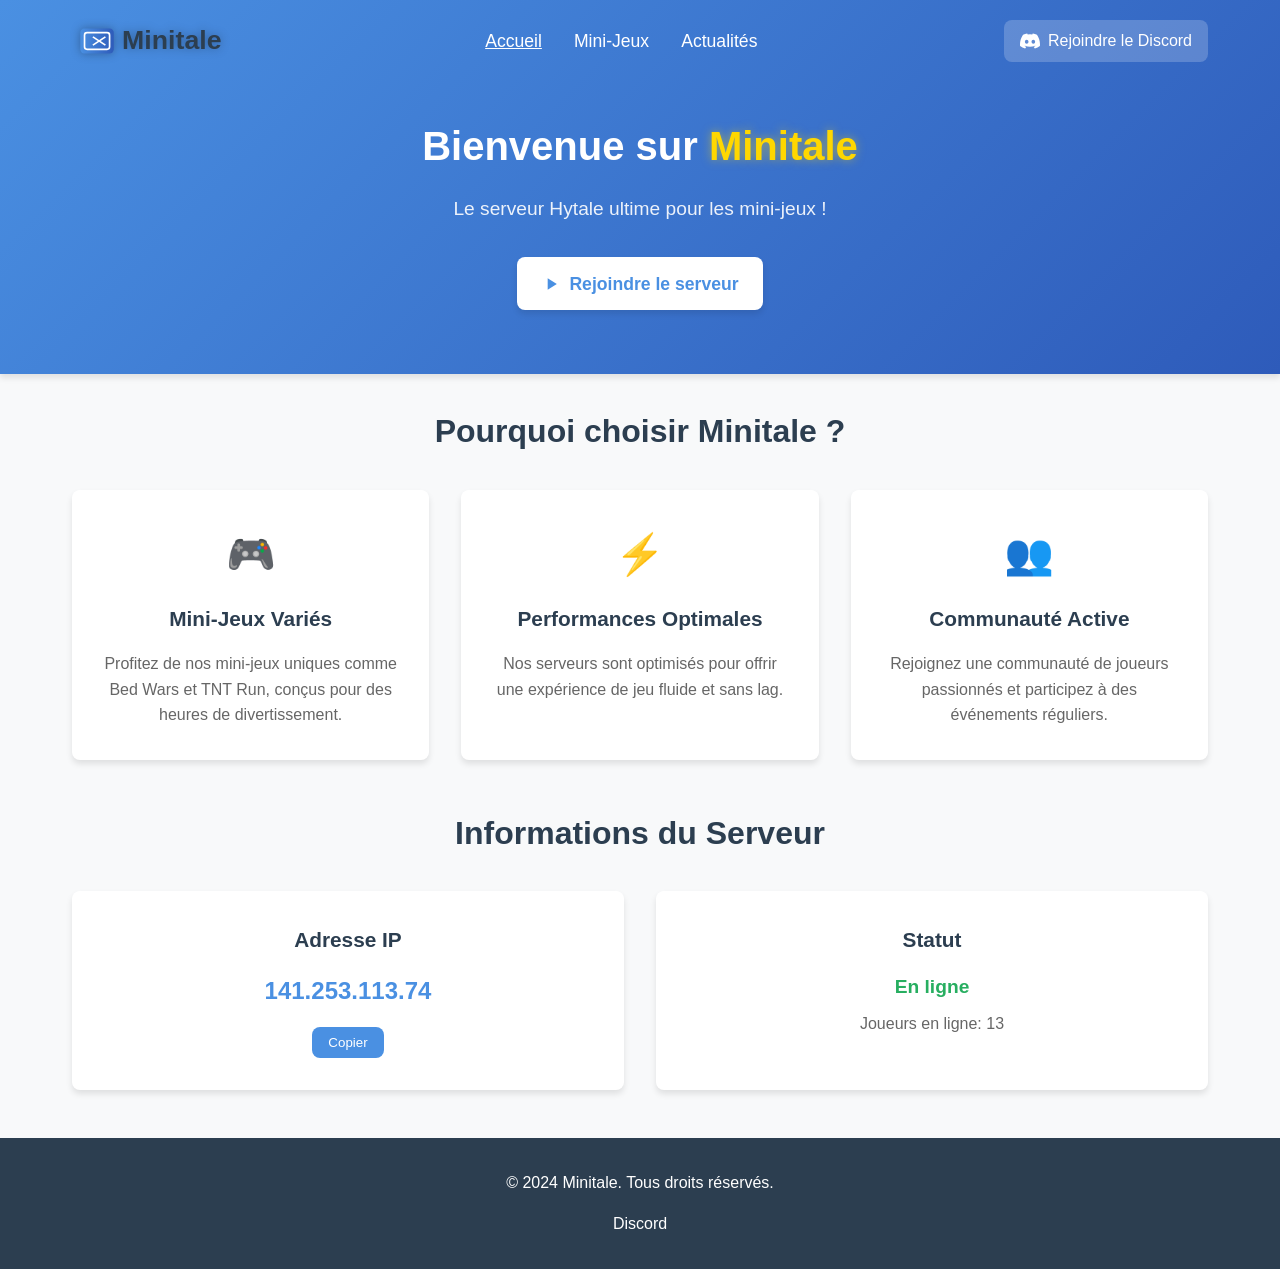
==== index.html @ fb7ef67d "Initial commit - Site Minitale avec SEO optimisé" ====
<!DOCTYPE html>
<html lang="fr">
<head>
    <meta charset="UTF-8">
    <meta name="viewport" content="width=device-width, initial-scale=1.0">
    <meta name="description" content="Minitale est un serveur Hytale dédié aux mini-jeux comme Bed Wars et TNT Run. Rejoignez une communauté active et amusez-vous avec des jeux rapides et intenses !">
    <meta name="keywords" content="Hytale, serveur Hytale, mini-jeux, Bed Wars, TNT Run, jeu Minecraft, serveur gaming, Minitale">
    <meta name="author" content="Minitale">
    <meta name="robots" content="index, follow">
    <meta property="og:title" content="Minitale | Serveur Hytale Mini-Jeux">
    <meta property="og:description" content="Découvrez Minitale, le serveur Hytale ultime pour les mini-jeux comme Bed Wars et TNT Run. Rejoignez-nous dès maintenant !">
    <meta property="og:type" content="website">
    <meta property="og:url" content="https://minitale.fr">
    <meta property="og:image" content="https://minitale.fr/assets/logo.svg">
    <meta property="og:site_name" content="Minitale">
    <meta name="twitter:card" content="summary_large_image">
    <meta name="twitter:title" content="Minitale | Serveur Hytale Mini-Jeux">
    <meta name="twitter:description" content="Serveur Hytale dédié aux mini-jeux : Bed Wars, TNT Run et plus encore !">
    <meta name="twitter:image" content="https://minitale.fr/assets/logo.svg">
    <meta name="twitter:site" content="@Minitale">
    <link rel="canonical" href="https://minitale.fr">
    <link rel="icon" type="image/svg+xml" href="assets/logo.svg">
    <link rel="icon" type="image/x-icon" href="favicon.ico">
    <link rel="apple-touch-icon" href="assets/logo.svg">
    <title>Minitale | Serveur Hytale Mini-Jeux</title>
    <link rel="stylesheet" href="css/styles.css">
    <script type="application/ld+json">
    {
        "@context": "https://schema.org",
        "@type": "WebSite",
        "name": "Minitale",
        "url": "https://minitale.fr",
        "description": "Serveur Hytale dédié aux mini-jeux comme Bed Wars et TNT Run",
        "potentialAction": {
            "@type": "SearchAction",
            "target": "https://minitale.fr?search={search_term_string}",
            "query-input": "required name=search_term_string"
        }
    }
    </script>
    <script type="application/ld+json">
    {
        "@context": "https://schema.org",
        "@type": "GameServer",
        "name": "Minitale",
        "description": "Serveur Hytale avec mini-jeux Bed Wars et TNT Run",
        "url": "https://minitale.fr",
        "address": {
            "@type": "PostalAddress",
            "address": "141.253.113.74"
        },
        "game": {
            "@type": "VideoGame",
            "name": "Hytale"
        },
        "playersOnline": 0,
        "maxPlayers": 50
    }
    </script>
</head>
<body>
    <header>
        <nav>
            <div class="logo-container">
                <img src="assets/logo.svg" alt="Logo Minitale - Serveur Hytale Mini-Jeux" class="logo">
            </div>
            <ul class="nav-links">
                <li><a href="index.html" class="active">Accueil</a></li>
                <li><a href="games.html">Mini-Jeux</a></li>
                <li><a href="blog.html">Actualités</a></li>
            </ul>
            <a href="https://discord.gg/vPbszNCjtd" class="discord-button" target="_blank">
                <svg class="discord-icon" viewBox="0 0 24 24" fill="currentColor">
                    <path d="M20.317 4.37a19.791 19.791 0 0 0-4.885-1.515.074.074 0 0 0-.079.037c-.21.375-.444.864-.608 1.25a18.27 18.27 0 0 0-5.487 0 12.64 12.64 0 0 0-.617-1.25.077.077 0 0 0-.079-.037A19.736 19.736 0 0 0 3.677 4.37a.07.07 0 0 0-.032.027C.533 9.046-.32 13.58.099 18.057a.082.082 0 0 0 .031.057 19.9 19.9 0 0 0 5.993 3.03.078.078 0 0 0 .084-.028 14.09 14.09 0 0 0 1.226-1.994.076.076 0 0 0-.041-.106 13.107 13.107 0 0 1-1.872-.892.077.077 0 0 1-.008-.128 10.2 10.2 0 0 0 .372-.292.074.074 0 0 1 .077-.01c3.928 1.793 8.18 1.793 12.062 0a.074.074 0 0 1 .078.01c.12.098.246.198.373.292a.077.077 0 0 1-.006.127 12.299 12.299 0 0 1-1.873.892.077.077 0 0 0-.041.107c.36.698.772 1.362 1.225 1.993a.076.076 0 0 0 .084.028 19.839 19.839 0 0 0 6.002-3.03.077.077 0 0 0 .032-.054c.5-5.177-.838-9.674-3.549-13.66a.061.061 0 0 0-.031-.03zM8.02 15.33c-1.183 0-2.157-1.085-2.157-2.419 0-1.333.956-2.419 2.157-2.419 1.21 0 2.176 1.096 2.157 2.42 0 1.333-.956 2.418-2.157 2.418zm7.975 0c-1.183 0-2.157-1.085-2.157-2.419 0-1.333.955-2.419 2.157-2.419 1.21 0 2.176 1.096 2.157 2.42 0 1.333-.946 2.418-2.157 2.418z"/>
                </svg>
                Rejoindre le Discord
            </a>
        </nav>
        <div class="hero">
            <h1>Bienvenue sur <span class="highlight">Minitale</span></h1>
            <p class="subtitle">Le serveur Hytale ultime pour les mini-jeux !</p>
            <a href="hytale://141.253.113.74" class="join-button">
                <svg class="play-icon" viewBox="0 0 24 24" fill="currentColor">
                    <path d="M8 5v14l11-7z"/>
                </svg>
                Rejoindre le serveur
            </a>
        </div>
    </header>

    <main>
        <section class="features">
            <h2>Pourquoi choisir Minitale ?</h2>
            <div class="feature-grid">
                <div class="feature-card">
                    <div class="feature-icon">🎮</div>
                    <h3>Mini-Jeux Variés</h3>
                    <p>Profitez de nos mini-jeux uniques comme Bed Wars et TNT Run, conçus pour des heures de divertissement.</p>
                </div>
                <div class="feature-card">
                    <div class="feature-icon">⚡</div>
                    <h3>Performances Optimales</h3>
                    <p>Nos serveurs sont optimisés pour offrir une expérience de jeu fluide et sans lag.</p>
                </div>
                <div class="feature-card">
                    <div class="feature-icon">👥</div>
                    <h3>Communauté Active</h3>
                    <p>Rejoignez une communauté de joueurs passionnés et participez à des événements réguliers.</p>
                </div>
            </div>
        </section>

        <section class="server-info">
            <h2>Informations du Serveur</h2>
            <div class="info-grid">
                <div class="info-card">
                    <h3>Adresse IP</h3>
                    <p class="ip-address">141.253.113.74</p>
                    <button class="copy-button" onclick="copyIP()">Copier</button>
                </div>
                <div class="info-card">
                    <h3>Statut</h3>
                    <p class="status">En ligne</p>
                    <p class="players">Joueurs en ligne: <span id="player-count">0</span></p>
                </div>
            </div>
        </section>
    </main>

    <footer>
        <p>© 2024 Minitale. Tous droits réservés.</p>
        <div class="footer-links">
            <a href="https://discord.gg/vPbszNCjtd" target="_blank">Discord</a>
        </div>
    </footer>

    <script src="js/main.js"></script>
</body>
</html>
---- css/styles.css ----
/* Reset et variables CSS */
:root {
    --primary-color: #4A90E2;
    --primary-dark: #2E5BBA;
    --secondary-color: #2C3E50;
    --background-color: #F8F9FA;
    --card-background: #FFFFFF;
    --text-color: #333333;
    --text-light: #666666;
    --accent-color: #E74C3C;
    --success-color: #27AE60;
    --border-radius: 8px;
    --box-shadow: 0 4px 6px rgba(0, 0, 0, 0.1);
    --transition: all 0.3s ease;
}

* {
    margin: 0;
    padding: 0;
    box-sizing: border-box;
}

body {
    font-family: 'Segoe UI', Tahoma, Geneva, Verdana, sans-serif;
    background-color: var(--background-color);
    color: var(--text-color);
    line-height: 1.6;
}

/* Header et Navigation */
header {
    background: linear-gradient(135deg, var(--primary-color), var(--primary-dark));
    color: white;
    padding: 1rem 0;
    box-shadow: var(--box-shadow);
}

nav {
    max-width: 1200px;
    margin: 0 auto;
    display: flex;
    justify-content: space-between;
    align-items: center;
    padding: 0 2rem;
}

.logo-container {
    display: flex;
    align-items: center;
}

.logo {
    height: 50px;
    filter: drop-shadow(0 0 5px rgba(0, 0, 0, 0.3));
}

.nav-links {
    display: flex;
    list-style: none;
    gap: 2rem;
}

.nav-links a {
    color: white;
    text-decoration: none;
    font-weight: 500;
    font-size: 1.1rem;
    transition: var(--transition);
    position: relative;
}

.nav-links a:hover {
    color: #f0f0f0;
}

.nav-links a.active {
    color: white;
    text-decoration: underline;
}

.nav-links a::after {
    content: '';
    position: absolute;
    bottom: -5px;
    left: 0;
    width: 0;
    height: 2px;
    background-color: white;
    transition: var(--transition);
}

.nav-links a:hover::after {
    width: 100%;
}

.discord-button {
    display: flex;
    align-items: center;
    gap: 0.5rem;
    background-color: rgba(255, 255, 255, 0.2);
    color: white;
    padding: 0.5rem 1rem;
    border-radius: var(--border-radius);
    text-decoration: none;
    font-weight: 500;
    transition: var(--transition);
}

.discord-button:hover {
    background-color: rgba(255, 255, 255, 0.3);
}

.discord-icon {
    width: 20px;
    height: 20px;
}

/* Hero Section */
.hero {
    text-align: center;
    padding: 3rem 2rem;
    max-width: 1200px;
    margin: 0 auto;
}

.hero h1 {
    font-size: 2.5rem;
    margin-bottom: 1rem;
    color: white;
}

.hero .highlight {
    color: #FFD700;
    text-shadow: 0 0 10px rgba(255, 215, 0, 0.5);
}

.hero .subtitle {
    font-size: 1.2rem;
    margin-bottom: 2rem;
    color: rgba(255, 255, 255, 0.9);
}

.join-button {
    display: inline-flex;
    align-items: center;
    gap: 0.5rem;
    background-color: white;
    color: var(--primary-color);
    padding: 0.8rem 1.5rem;
    border-radius: var(--border-radius);
    text-decoration: none;
    font-weight: 600;
    font-size: 1.1rem;
    transition: var(--transition);
    box-shadow: var(--box-shadow);
}

.join-button:hover {
    transform: translateY(-2px);
    box-shadow: 0 6px 12px rgba(0, 0, 0, 0.15);
}

.play-icon {
    width: 20px;
    height: 20px;
}

/* Main Content */
main {
    max-width: 1200px;
    margin: 2rem auto;
    padding: 0 2rem;
}

section {
    margin-bottom: 3rem;
}

/* Features Section */
.features {
    text-align: center;
}

.features h2 {
    font-size: 2rem;
    margin-bottom: 2rem;
    color: var(--secondary-color);
}

.feature-grid {
    display: grid;
    grid-template-columns: repeat(auto-fit, minmax(300px, 1fr));
    gap: 2rem;
    margin-top: 2rem;
}

.feature-card {
    background-color: var(--card-background);
    padding: 2rem;
    border-radius: var(--border-radius);
    box-shadow: var(--box-shadow);
    transition: var(--transition);
    text-align: center;
}

.feature-card:hover {
    transform: translateY(-5px);
    box-shadow: 0 8px 15px rgba(0, 0, 0, 0.1);
}

.feature-icon {
    font-size: 2.5rem;
    margin-bottom: 1rem;
    color: var(--primary-color);
}

.feature-card h3 {
    font-size: 1.3rem;
    margin-bottom: 1rem;
    color: var(--secondary-color);
}

.feature-card p {
    color: var(--text-light);
}

/* Server Info Section */
.server-info h2 {
    text-align: center;
    font-size: 2rem;
    margin-bottom: 2rem;
    color: var(--secondary-color);
}

.info-grid {
    display: grid;
    grid-template-columns: repeat(auto-fit, minmax(250px, 1fr));
    gap: 2rem;
}

.info-card {
    background-color: var(--card-background);
    padding: 2rem;
    border-radius: var(--border-radius);
    box-shadow: var(--box-shadow);
    text-align: center;
}

.info-card h3 {
    font-size: 1.3rem;
    margin-bottom: 1rem;
    color: var(--secondary-color);
}

.ip-address {
    font-size: 1.5rem;
    font-weight: bold;
    color: var(--primary-color);
    margin: 1rem 0;
    word-break: break-all;
}

.copy-button {
    background-color: var(--primary-color);
    color: white;
    border: none;
    padding: 0.5rem 1rem;
    border-radius: var(--border-radius);
    cursor: pointer;
    font-weight: 500;
    transition: var(--transition);
}

.copy-button:hover {
    background-color: var(--primary-dark);
}

.status {
    font-size: 1.2rem;
    font-weight: bold;
    color: var(--success-color);
    margin: 0.5rem 0;
}

.players {
    color: var(--text-light);
    margin: 0.5rem 0;
}

/* Games Page */
.page-header {
    text-align: center;
    margin-bottom: 3rem;
}

.page-header h1 {
    font-size: 2.5rem;
    margin-bottom: 1rem;
    color: var(--secondary-color);
}

.page-header p {
    font-size: 1.2rem;
    color: var(--text-light);
}

.games-list {
    display: grid;
    grid-template-columns: repeat(auto-fit, minmax(400px, 1fr));
    gap: 2rem;
}

.game-card {
    background-color: var(--card-background);
    padding: 2rem;
    border-radius: var(--border-radius);
    box-shadow: var(--box-shadow);
    transition: var(--transition);
    text-align: center;
}

.game-card:hover {
    transform: translateY(-5px);
    box-shadow: 0 8px 15px rgba(0, 0, 0, 0.1);
}

.game-icon {
    font-size: 3rem;
    margin-bottom: 1rem;
}

.game-icon.bedwars {
    color: #E74C3C;
}

.game-icon.tntrun {
    color: #F39C12;
}

.game-card h2 {
    font-size: 1.8rem;
    margin-bottom: 1rem;
    color: var(--secondary-color);
}

.game-description {
    color: var(--text-light);
    margin-bottom: 1.5rem;
    text-align: left;
}

.game-stats {
    display: flex;
    justify-content: center;
    gap: 1.5rem;
    margin-bottom: 1.5rem;
}

.stat {
    color: var(--text-light);
    font-size: 0.9rem;
}

.play-button {
    display: inline-flex;
    align-items: center;
    gap: 0.5rem;
    background-color: var(--primary-color);
    color: white;
    padding: 0.8rem 1.5rem;
    border-radius: var(--border-radius);
    text-decoration: none;
    font-weight: 600;
    transition: var(--transition);
}

.play-button:hover {
    background-color: var(--primary-dark);
}

/* Coming Soon Section */
.coming-soon {
    text-align: center;
    padding: 2rem;
    background-color: var(--card-background);
    border-radius: var(--border-radius);
    box-shadow: var(--box-shadow);
}

.coming-soon h2 {
    font-size: 1.8rem;
    margin-bottom: 1rem;
    color: var(--secondary-color);
}

.coming-soon p {
    color: var(--text-light);
}

/* Blog Page */
.blog-posts {
    display: flex;
    flex-direction: column;
    gap: 2rem;
}

.blog-post {
    background-color: var(--card-background);
    padding: 2rem;
    border-radius: var(--border-radius);
    box-shadow: var(--box-shadow);
    transition: var(--transition);
}

.blog-post:hover {
    transform: translateY(-3px);
    box-shadow: 0 6px 12px rgba(0, 0, 0, 0.1);
}

.post-header {
    margin-bottom: 1rem;
    border-bottom: 1px solid #eee;
    padding-bottom: 1rem;
}

.post-header h2 {
    font-size: 1.5rem;
    color: var(--secondary-color);
    margin-bottom: 0.5rem;
}

.post-date {
    color: var(--text-light);
    font-size: 0.9rem;
}

.post-content {
    color: var(--text-light);
    margin-bottom: 1rem;
    line-height: 1.8;
}

.post-content a {
    color: var(--primary-color);
    text-decoration: none;
}

.post-content a:hover {
    text-decoration: underline;
}

.post-footer {
    margin-top: 1.5rem;
    padding-top: 1rem;
    border-top: 1px solid #eee;
}

.post-author {
    color: var(--text-light);
    font-size: 0.9rem;
}

/* Newsletter Section */
.newsletter {
    text-align: center;
    padding: 2rem;
    background-color: var(--card-background);
    border-radius: var(--border-radius);
    box-shadow: var(--box-shadow);
}

.newsletter h2 {
    font-size: 1.8rem;
    margin-bottom: 1rem;
    color: var(--secondary-color);
}

.newsletter p {
    color: var(--text-light);
    margin-bottom: 1.5rem;
}

.discord-link {
    display: inline-flex;
    align-items: center;
    gap: 0.5rem;
    background-color: var(--primary-color);
    color: white;
    padding: 0.8rem 1.5rem;
    border-radius: var(--border-radius);
    text-decoration: none;
    font-weight: 600;
    transition: var(--transition);
}

.discord-link:hover {
    background-color: var(--primary-dark);
}

/* Footer */
footer {
    background-color: var(--secondary-color);
    color: white;
    text-align: center;
    padding: 2rem;
    margin-top: 3rem;
}

footer p {
    margin-bottom: 1rem;
}

.footer-links {
    display: flex;
    justify-content: center;
    gap: 1.5rem;
}

.footer-links a {
    color: white;
    text-decoration: none;
    transition: var(--transition);
}

.footer-links a:hover {
    color: #f0f0f0;
}

/* Responsive Design */
@media (max-width: 768px) {
    nav {
        flex-direction: column;
        gap: 1rem;
    }

    .nav-links {
        flex-wrap: wrap;
        justify-content: center;
        gap: 1rem;
    }

    .hero h1 {
        font-size: 2rem;
    }

    .hero .subtitle {
        font-size: 1rem;
    }

    .feature-grid {
        grid-template-columns: 1fr;
    }

    .games-list {
        grid-template-columns: 1fr;
    }

    .info-grid {
        grid-template-columns: 1fr;
    }
}

/* Animations */
@keyframes fadeIn {
    from {
        opacity: 0;
        transform: translateY(20px);
    }
    to {
        opacity: 1;
        transform: translateY(0);
    }
}

.feature-card,
.info-card,
.game-card,
.blog-post {
    animation: fadeIn 0.5s ease forwards;
}

/* Utility Classes */
.highlight {
    color: var(--primary-color);
    font-weight: bold;
}
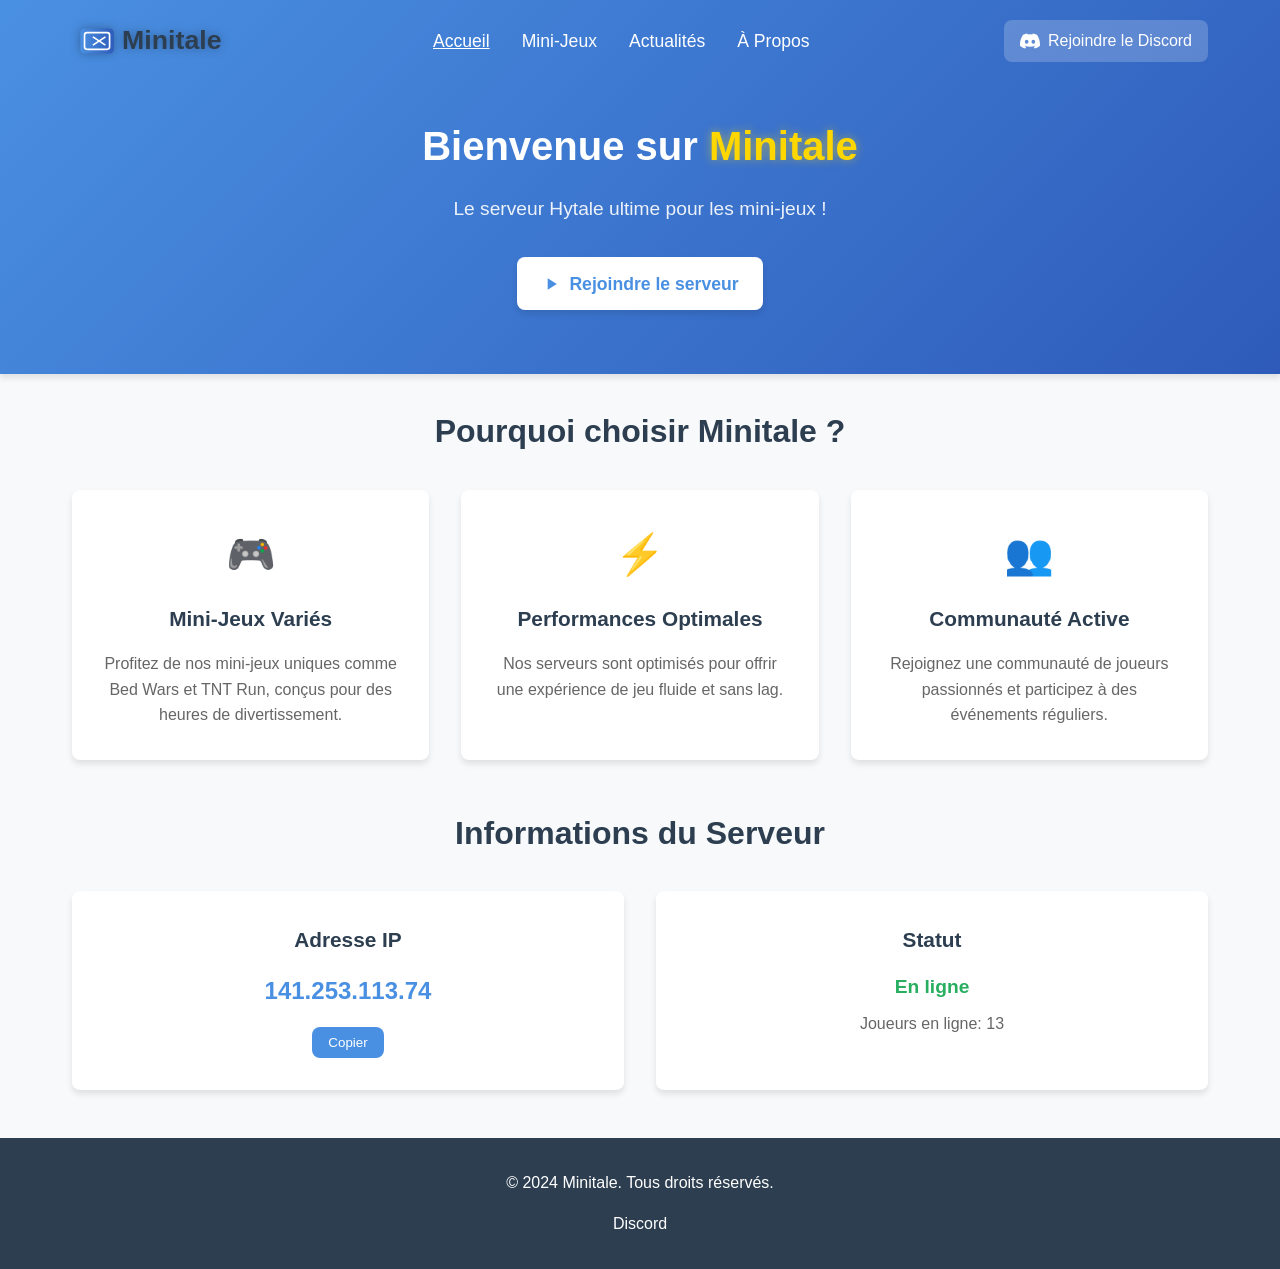
==== commit 9f9be242: "Mise à jour : nombre de joueurs (2-8), lien logo vers accueil, page À propos avec transparence IA" ====
--- a/index.html
+++ b/index.html
@@ -61,13 +61,16 @@
 <body>
     <header>
         <nav>
-            <div class="logo-container">
-                <img src="assets/logo.svg" alt="Logo Minitale - Serveur Hytale Mini-Jeux" class="logo">
-            </div>
+            <a href="index.html" class="logo-link">
+                <div class="logo-container">
+                    <img src="assets/logo.svg" alt="Logo Minitale - Serveur Hytale Mini-Jeux" class="logo">
+                </div>
+            </a>
             <ul class="nav-links">
                 <li><a href="index.html" class="active">Accueil</a></li>
                 <li><a href="games.html">Mini-Jeux</a></li>
                 <li><a href="blog.html">Actualités</a></li>
+                <li><a href="about.html">À Propos</a></li>
             </ul>
             <a href="https://discord.gg/vPbszNCjtd" class="discord-button" target="_blank">
                 <svg class="discord-icon" viewBox="0 0 24 24" fill="currentColor">
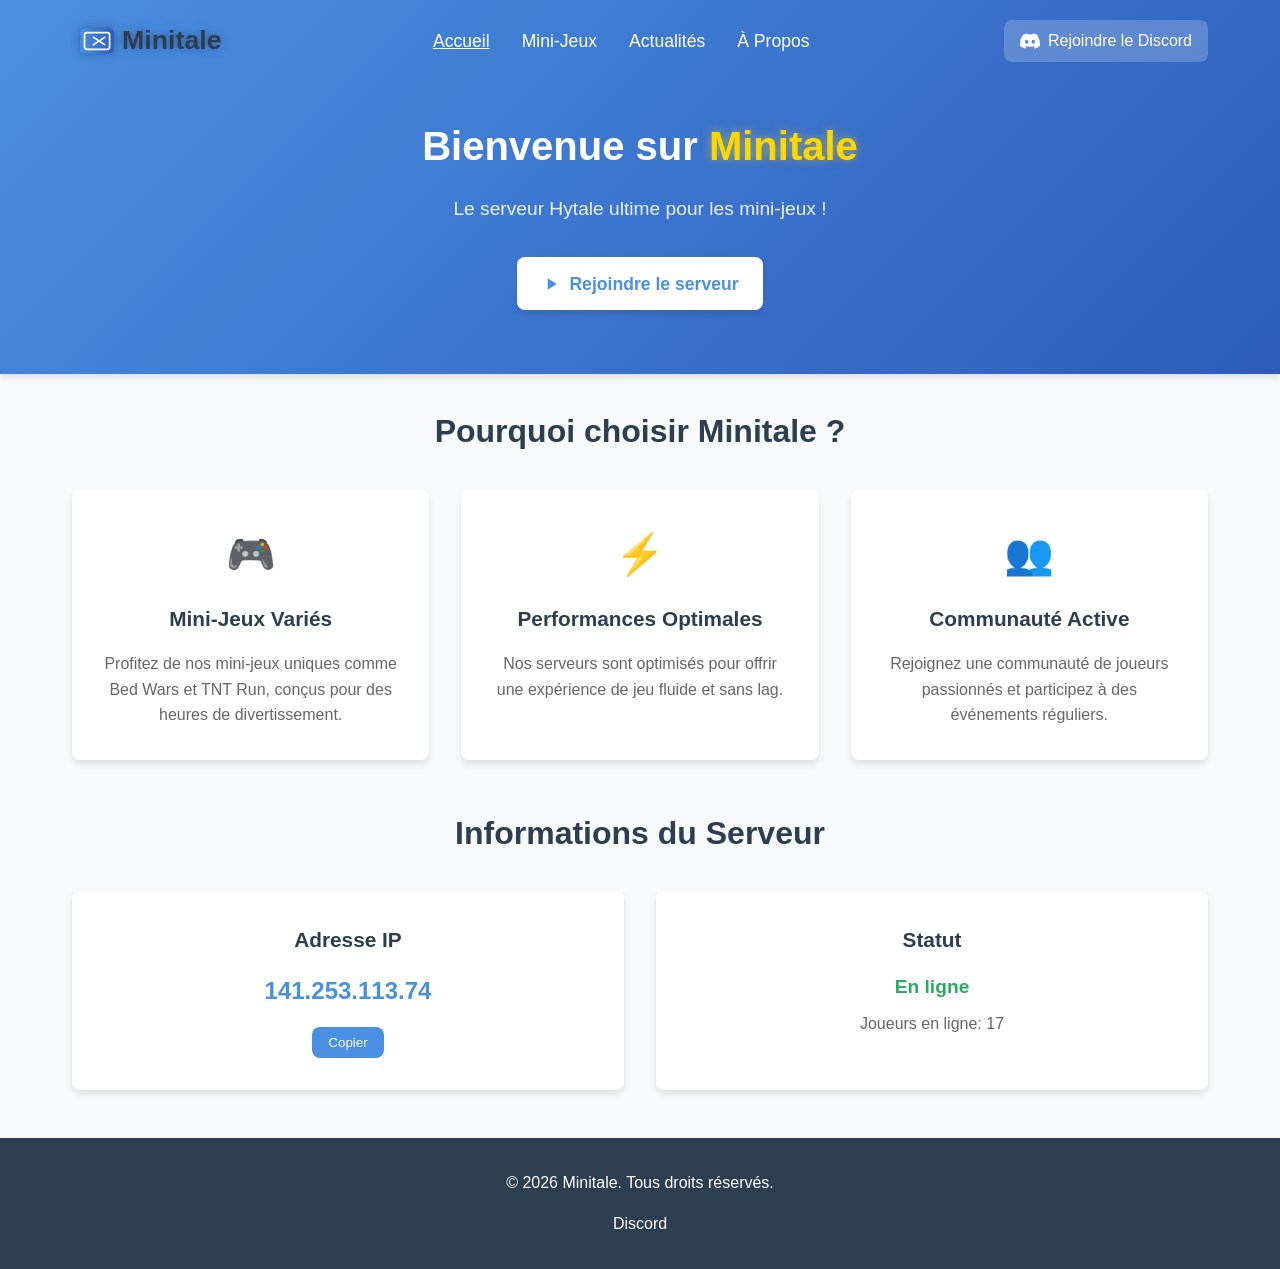
==== commit cf063714: "Mise à jour de l'année : 2024 → 2026 (footers et sitemap)" ====
--- a/index.html
+++ b/index.html
@@ -131,7 +131,7 @@
     </main>
 
     <footer>
-        <p>© 2024 Minitale. Tous droits réservés.</p>
+        <p>© 2026 Minitale. Tous droits réservés.</p>
         <div class="footer-links">
             <a href="https://discord.gg/vPbszNCjtd" target="_blank">Discord</a>
         </div>
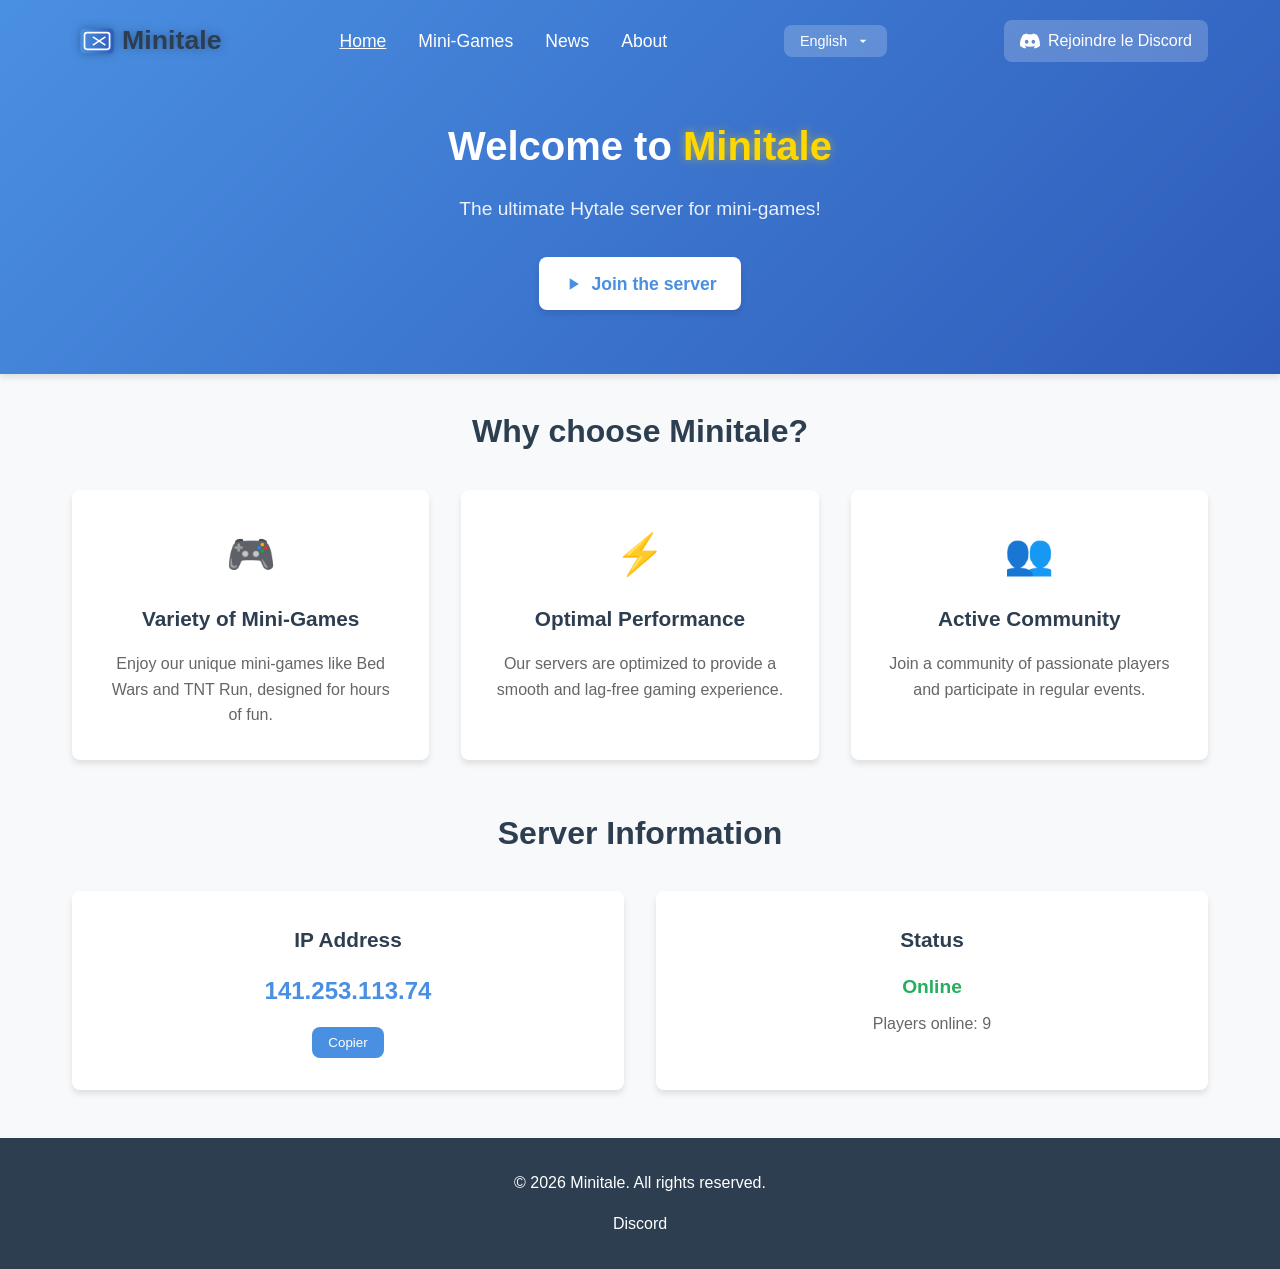
==== commit 1108ac53: "Ajout du support multilingue (FR/EN) avec détection automatique de la langue du navigateur et sélect" ====
--- a/index.html
+++ b/index.html
@@ -3,26 +3,26 @@
 <head>
     <meta charset="UTF-8">
     <meta name="viewport" content="width=device-width, initial-scale=1.0">
-    <meta name="description" content="Minitale est un serveur Hytale dédié aux mini-jeux comme Bed Wars et TNT Run. Rejoignez une communauté active et amusez-vous avec des jeux rapides et intenses !">
+    <meta name="description" content="Minitale est un serveur Hytale ddi aux mini-jeux comme Bed Wars et TNT Run. Rejoignez une communaut active et amusez-vous avec des jeux rapides et intenses !">
     <meta name="keywords" content="Hytale, serveur Hytale, mini-jeux, Bed Wars, TNT Run, jeu Minecraft, serveur gaming, Minitale">
     <meta name="author" content="Minitale">
     <meta name="robots" content="index, follow">
     <meta property="og:title" content="Minitale | Serveur Hytale Mini-Jeux">
-    <meta property="og:description" content="Découvrez Minitale, le serveur Hytale ultime pour les mini-jeux comme Bed Wars et TNT Run. Rejoignez-nous dès maintenant !">
+    <meta property="og:description" content="Dcouvrez Minitale, le serveur Hytale ultime pour les mini-jeux comme Bed Wars et TNT Run. Rejoignez-nous ds maintenant !">
     <meta property="og:type" content="website">
     <meta property="og:url" content="https://minitale.fr">
     <meta property="og:image" content="https://minitale.fr/assets/logo.svg">
     <meta property="og:site_name" content="Minitale">
     <meta name="twitter:card" content="summary_large_image">
     <meta name="twitter:title" content="Minitale | Serveur Hytale Mini-Jeux">
-    <meta name="twitter:description" content="Serveur Hytale dédié aux mini-jeux : Bed Wars, TNT Run et plus encore !">
+    <meta name="twitter:description" content="Serveur Hytale ddi aux mini-jeux : Bed Wars, TNT Run et plus encore !">
     <meta name="twitter:image" content="https://minitale.fr/assets/logo.svg">
     <meta name="twitter:site" content="@Minitale">
     <link rel="canonical" href="https://minitale.fr">
     <link rel="icon" type="image/svg+xml" href="assets/logo.svg">
     <link rel="icon" type="image/x-icon" href="favicon.ico">
     <link rel="apple-touch-icon" href="assets/logo.svg">
-    <title>Minitale | Serveur Hytale Mini-Jeux</title>
+    <title data-i18n="hero.title">Bienvenue sur Minitale</title>
     <link rel="stylesheet" href="css/styles.css">
     <script type="application/ld+json">
     {
@@ -30,7 +30,7 @@
         "@type": "WebSite",
         "name": "Minitale",
         "url": "https://minitale.fr",
-        "description": "Serveur Hytale dédié aux mini-jeux comme Bed Wars et TNT Run",
+        "description": "Serveur Hytale ddi aux mini-jeux comme Bed Wars et TNT Run",
         "potentialAction": {
             "@type": "SearchAction",
             "target": "https://minitale.fr?search={search_term_string}",
@@ -67,11 +67,23 @@
                 </div>
             </a>
             <ul class="nav-links">
-                <li><a href="index.html" class="active">Accueil</a></li>
-                <li><a href="games.html">Mini-Jeux</a></li>
-                <li><a href="blog.html">Actualités</a></li>
-                <li><a href="about.html">À Propos</a></li>
+                <li><a href="index.html" class="active" data-i18n="nav.home">Accueil</a></li>
+                <li><a href="games.html" data-i18n="nav.games">Mini-Jeux</a></li>
+                <li><a href="blog.html" data-i18n="nav.blog">Actualités</a></li>
+                <li><a href="about.html" data-i18n="nav.about">À Propos</a></li>
             </ul>
+            <div id="language-selector" class="language-selector">
+                <button class="language-button">
+                    <span class="language-button-text">Français</span>
+                    <svg class="language-dropdown-icon" viewBox="0 0 24 24" fill="currentColor" width="16" height="16">
+                        <path d="M7 10l5 5 5-5z"/>
+                    </svg>
+                </button>
+                <div class="language-dropdown">
+                    <div class="language-option" data-lang="fr">Français</div>
+                    <div class="language-option" data-lang="en">English</div>
+                </div>
+            </div>
             <a href="https://discord.gg/vPbszNCjtd" class="discord-button" target="_blank">
                 <svg class="discord-icon" viewBox="0 0 24 24" fill="currentColor">
                     <path d="M20.317 4.37a19.791 19.791 0 0 0-4.885-1.515.074.074 0 0 0-.079.037c-.21.375-.444.864-.608 1.25a18.27 18.27 0 0 0-5.487 0 12.64 12.64 0 0 0-.617-1.25.077.077 0 0 0-.079-.037A19.736 19.736 0 0 0 3.677 4.37a.07.07 0 0 0-.032.027C.533 9.046-.32 13.58.099 18.057a.082.082 0 0 0 .031.057 19.9 19.9 0 0 0 5.993 3.03.078.078 0 0 0 .084-.028 14.09 14.09 0 0 0 1.226-1.994.076.076 0 0 0-.041-.106 13.107 13.107 0 0 1-1.872-.892.077.077 0 0 1-.008-.128 10.2 10.2 0 0 0 .372-.292.074.074 0 0 1 .077-.01c3.928 1.793 8.18 1.793 12.062 0a.074.074 0 0 1 .078.01c.12.098.246.198.373.292a.077.077 0 0 1-.006.127 12.299 12.299 0 0 1-1.873.892.077.077 0 0 0-.041.107c.36.698.772 1.362 1.225 1.993a.076.076 0 0 0 .084.028 19.839 19.839 0 0 0 6.002-3.03.077.077 0 0 0 .032-.054c.5-5.177-.838-9.674-3.549-13.66a.061.061 0 0 0-.031-.03zM8.02 15.33c-1.183 0-2.157-1.085-2.157-2.419 0-1.333.956-2.419 2.157-2.419 1.21 0 2.176 1.096 2.157 2.42 0 1.333-.956 2.418-2.157 2.418zm7.975 0c-1.183 0-2.157-1.085-2.157-2.419 0-1.333.955-2.419 2.157-2.419 1.21 0 2.176 1.096 2.157 2.42 0 1.333-.946 2.418-2.157 2.418z"/>
@@ -80,63 +92,64 @@
             </a>
         </nav>
         <div class="hero">
-            <h1>Bienvenue sur <span class="highlight">Minitale</span></h1>
-            <p class="subtitle">Le serveur Hytale ultime pour les mini-jeux !</p>
+            <h1><span data-i18n="hero.title">Bienvenue sur</span> <span class="highlight" data-i18n="hero.highlight">Minitale</span></h1>
+            <p class="subtitle" data-i18n="hero.subtitle">Le serveur Hytale ultime pour les mini-jeux !</p>
             <a href="hytale://141.253.113.74" class="join-button">
                 <svg class="play-icon" viewBox="0 0 24 24" fill="currentColor">
                     <path d="M8 5v14l11-7z"/>
                 </svg>
-                Rejoindre le serveur
+                <span data-i18n="hero.joinButton">Rejoindre le serveur</span>
             </a>
         </div>
     </header>
 
     <main>
         <section class="features">
-            <h2>Pourquoi choisir Minitale ?</h2>
+            <h2 data-i18n="features.title">Pourquoi choisir Minitale ?</h2>
             <div class="feature-grid">
                 <div class="feature-card">
                     <div class="feature-icon">🎮</div>
-                    <h3>Mini-Jeux Variés</h3>
-                    <p>Profitez de nos mini-jeux uniques comme Bed Wars et TNT Run, conçus pour des heures de divertissement.</p>
+                    <h3 data-i18n="features.variedGames.title">Mini-Jeux Variés</h3>
+                    <p data-i18n="features.variedGames.description">Profitez de nos mini-jeux uniques comme Bed Wars et TNT Run, conçus pour des heures de divertissement.</p>
                 </div>
                 <div class="feature-card">
                     <div class="feature-icon">⚡</div>
-                    <h3>Performances Optimales</h3>
-                    <p>Nos serveurs sont optimisés pour offrir une expérience de jeu fluide et sans lag.</p>
+                    <h3 data-i18n="features.performance.title">Performances Optimales</h3>
+                    <p data-i18n="features.performance.description">Nos serveurs sont optimisés pour offrir une expérience de jeu fluide et sans lag.</p>
                 </div>
                 <div class="feature-card">
                     <div class="feature-icon">👥</div>
-                    <h3>Communauté Active</h3>
-                    <p>Rejoignez une communauté de joueurs passionnés et participez à des événements réguliers.</p>
+                    <h3 data-i18n="features.community.title">Communauté Active</h3>
+                    <p data-i18n="features.community.description">Rejoignez une communauté de joueurs passionnés et participez à des événements réguliers.</p>
                 </div>
             </div>
         </section>
 
         <section class="server-info">
-            <h2>Informations du Serveur</h2>
+            <h2 data-i18n="serverInfo.title">Informations du Serveur</h2>
             <div class="info-grid">
                 <div class="info-card">
-                    <h3>Adresse IP</h3>
+                    <h3 data-i18n="serverInfo.ipAddress">Adresse IP</h3>
                     <p class="ip-address">141.253.113.74</p>
-                    <button class="copy-button" onclick="copyIP()">Copier</button>
+                    <button class="copy-button" onclick="copyIP()"><span data-i18n="serverInfo.copyButton">Copier</span></button>
                 </div>
                 <div class="info-card">
-                    <h3>Statut</h3>
-                    <p class="status">En ligne</p>
-                    <p class="players">Joueurs en ligne: <span id="player-count">0</span></p>
+                    <h3 data-i18n="serverInfo.status">Statut</h3>
+                    <p class="status" data-i18n="serverInfo.online">En ligne</p>
+                    <p class="players"><span data-i18n="serverInfo.players">Joueurs en ligne:</span> <span id="player-count">0</span></p>
                 </div>
             </div>
         </section>
     </main>
 
     <footer>
-        <p>© 2026 Minitale. Tous droits réservés.</p>
+        <p data-i18n="footer.copyright">© 2026 Minitale. Tous droits réservés.</p>
         <div class="footer-links">
             <a href="https://discord.gg/vPbszNCjtd" target="_blank">Discord</a>
         </div>
     </footer>
 
+    <script src="js/language.js"></script>
     <script src="js/main.js"></script>
 </body>
 </html>
--- a/css/styles.css
+++ b/css/styles.css
@@ -584,3 +584,136 @@
     color: var(--primary-color);
     font-weight: bold;
 }
+
+/* Language Selector */
+.language-selector {
+    position: relative;
+    display: inline-block;
+    margin: 0 1rem;
+}
+
+.language-button {
+    display: flex;
+    align-items: center;
+    gap: 0.5rem;
+    background-color: rgba(255, 255, 255, 0.2);
+    color: white;
+    padding: 0.5rem 1rem;
+    border: none;
+    border-radius: var(--border-radius);
+    cursor: pointer;
+    font-weight: 500;
+    transition: var(--transition);
+}
+
+.language-button:hover {
+    background-color: rgba(255, 255, 255, 0.3);
+}
+
+.language-button-text {
+    font-size: 0.9rem;
+}
+
+.language-dropdown-icon {
+    width: 16px;
+    height: 16px;
+    transition: var(--transition);
+}
+
+.language-button:hover .language-dropdown-icon {
+    transform: rotate(180deg);
+}
+
+.language-dropdown {
+    position: absolute;
+    top: 100%;
+    right: 0;
+    background-color: white;
+    border-radius: var(--border-radius);
+    box-shadow: var(--box-shadow);
+    min-width: 120px;
+    opacity: 0;
+    visibility: hidden;
+    transform: translateY(-10px);
+    transition: var(--transition);
+    z-index: 1000;
+}
+
+.language-dropdown.show {
+    opacity: 1;
+    visibility: visible;
+    transform: translateY(0);
+}
+
+.language-option {
+    padding: 0.75rem 1rem;
+    cursor: pointer;
+    color: var(--text-color);
+    transition: var(--transition);
+    border-bottom: 1px solid #eee;
+}
+
+.language-option:last-child {
+    border-bottom: none;
+}
+
+.language-option:hover {
+    background-color: #f5f5f5;
+}
+
+.language-option.active {
+    background-color: var(--primary-color);
+    color: white;
+}
+
+.language-option.active:hover {
+    background-color: var(--primary-dark);
+}
+
+/* About Page */
+.about-content {
+    max-width: 800px;
+    margin: 0 auto;
+}
+
+.about-section {
+    background-color: var(--card-background);
+    padding: 2rem;
+    border-radius: var(--border-radius);
+    box-shadow: var(--box-shadow);
+    margin-bottom: 2rem;
+}
+
+.about-section h2 {
+    font-size: 1.8rem;
+    margin-bottom: 1rem;
+    color: var(--secondary-color);
+}
+
+.about-section p {
+    color: var(--text-light);
+    margin-bottom: 1rem;
+    line-height: 1.8;
+}
+
+.about-list {
+    margin-left: 2rem;
+    margin-bottom: 1rem;
+}
+
+.about-list li {
+    color: var(--text-light);
+    margin-bottom: 0.5rem;
+    line-height: 1.6;
+}
+
+/* Fix for language selector in header */
+@media (max-width: 768px) {
+    .language-selector {
+        margin: 0 0.5rem;
+    }
+    
+    .language-dropdown {
+        min-width: 100px;
+    }
+}
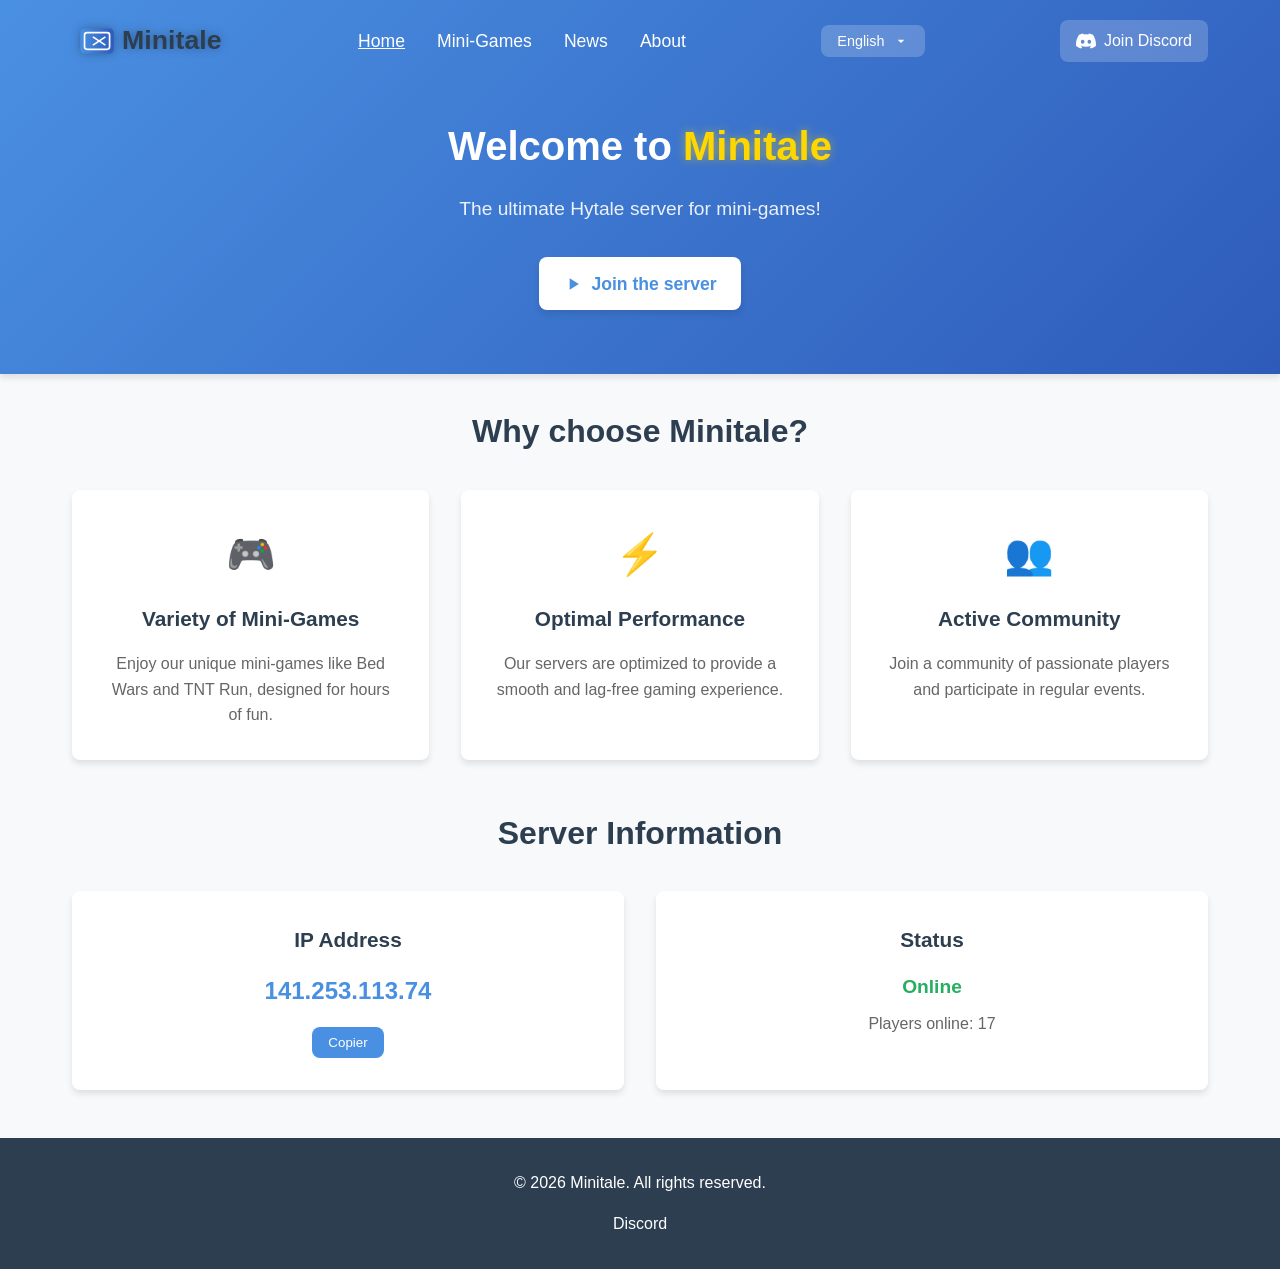
==== commit 49559463: "Ajout de la traduction pour le bouton 'Rejoindre le Discord' en FR/EN" ====
--- a/index.html
+++ b/index.html
@@ -88,7 +88,7 @@
                 <svg class="discord-icon" viewBox="0 0 24 24" fill="currentColor">
                     <path d="M20.317 4.37a19.791 19.791 0 0 0-4.885-1.515.074.074 0 0 0-.079.037c-.21.375-.444.864-.608 1.25a18.27 18.27 0 0 0-5.487 0 12.64 12.64 0 0 0-.617-1.25.077.077 0 0 0-.079-.037A19.736 19.736 0 0 0 3.677 4.37a.07.07 0 0 0-.032.027C.533 9.046-.32 13.58.099 18.057a.082.082 0 0 0 .031.057 19.9 19.9 0 0 0 5.993 3.03.078.078 0 0 0 .084-.028 14.09 14.09 0 0 0 1.226-1.994.076.076 0 0 0-.041-.106 13.107 13.107 0 0 1-1.872-.892.077.077 0 0 1-.008-.128 10.2 10.2 0 0 0 .372-.292.074.074 0 0 1 .077-.01c3.928 1.793 8.18 1.793 12.062 0a.074.074 0 0 1 .078.01c.12.098.246.198.373.292a.077.077 0 0 1-.006.127 12.299 12.299 0 0 1-1.873.892.077.077 0 0 0-.041.107c.36.698.772 1.362 1.225 1.993a.076.076 0 0 0 .084.028 19.839 19.839 0 0 0 6.002-3.03.077.077 0 0 0 .032-.054c.5-5.177-.838-9.674-3.549-13.66a.061.061 0 0 0-.031-.03zM8.02 15.33c-1.183 0-2.157-1.085-2.157-2.419 0-1.333.956-2.419 2.157-2.419 1.21 0 2.176 1.096 2.157 2.42 0 1.333-.956 2.418-2.157 2.418zm7.975 0c-1.183 0-2.157-1.085-2.157-2.419 0-1.333.955-2.419 2.157-2.419 1.21 0 2.176 1.096 2.157 2.42 0 1.333-.946 2.418-2.157 2.418z"/>
                 </svg>
-                Rejoindre le Discord
+                <span data-i18n="nav.discord">Rejoindre le Discord</span>
             </a>
         </nav>
         <div class="hero">
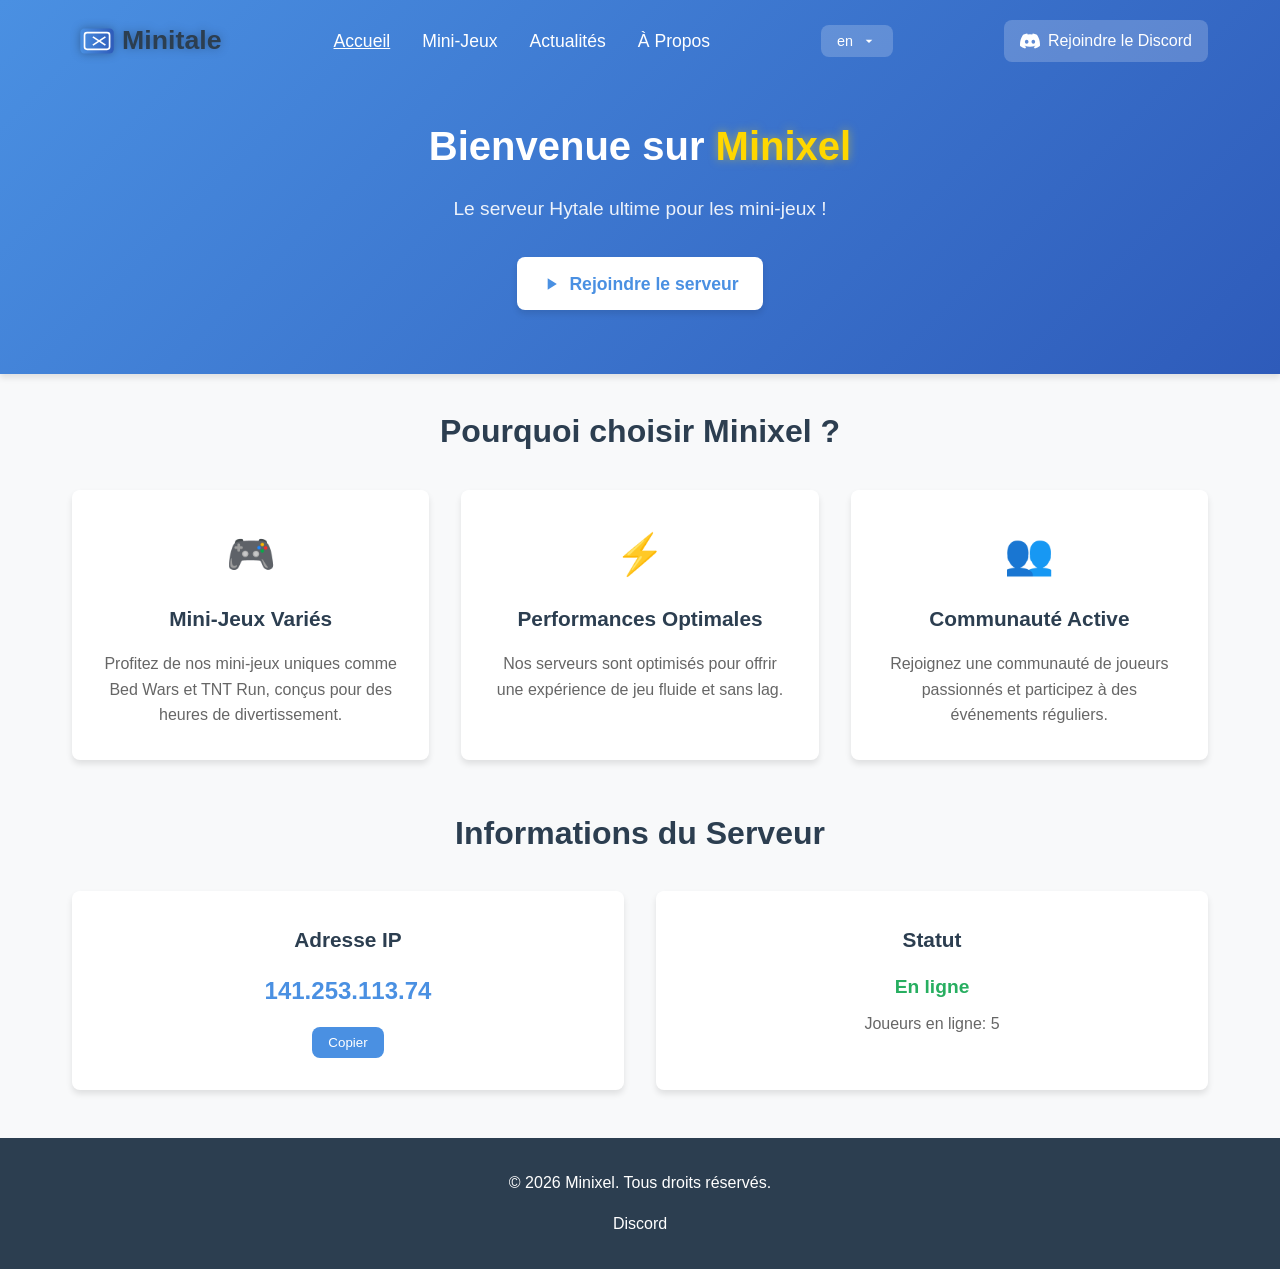
==== commit cdeb31c3: "Rename Minitale to Minixel across the site - Updated all HTML pages (index, games, about, blog) - Up" ====
--- a/index.html
+++ b/index.html
@@ -3,37 +3,37 @@
 <head>
     <meta charset="UTF-8">
     <meta name="viewport" content="width=device-width, initial-scale=1.0">
-    <meta name="description" content="Minitale est un serveur Hytale ddi aux mini-jeux comme Bed Wars et TNT Run. Rejoignez une communaut active et amusez-vous avec des jeux rapides et intenses !">
-    <meta name="keywords" content="Hytale, serveur Hytale, mini-jeux, Bed Wars, TNT Run, jeu Minecraft, serveur gaming, Minitale">
-    <meta name="author" content="Minitale">
+    <meta name="description" content="Minixel est un serveur Hytale ddi aux mini-jeux comme Bed Wars et TNT Run. Rejoignez une communaut active et amusez-vous avec des jeux rapides et intenses !">
+    <meta name="keywords" content="Hytale, serveur Hytale, mini-jeux, Bed Wars, TNT Run, jeu Minecraft, serveur gaming, Minixel">
+    <meta name="author" content="Minixel">
     <meta name="robots" content="index, follow">
-    <meta property="og:title" content="Minitale | Serveur Hytale Mini-Jeux">
-    <meta property="og:description" content="Dcouvrez Minitale, le serveur Hytale ultime pour les mini-jeux comme Bed Wars et TNT Run. Rejoignez-nous ds maintenant !">
+    <meta property="og:title" content="Minixel | Serveur Hytale Mini-Jeux">
+    <meta property="og:description" content="Dcouvrez Minixel, le serveur Hytale ultime pour les mini-jeux comme Bed Wars et TNT Run. Rejoignez-nous ds maintenant !">
     <meta property="og:type" content="website">
-    <meta property="og:url" content="https://minitale.fr">
-    <meta property="og:image" content="https://minitale.fr/assets/logo.svg">
-    <meta property="og:site_name" content="Minitale">
+    <meta property="og:url" content="https://minixel.fr">
+    <meta property="og:image" content="https://minixel.fr/assets/logo.svg">
+    <meta property="og:site_name" content="Minixel">
     <meta name="twitter:card" content="summary_large_image">
-    <meta name="twitter:title" content="Minitale | Serveur Hytale Mini-Jeux">
+    <meta name="twitter:title" content="Minixel | Serveur Hytale Mini-Jeux">
     <meta name="twitter:description" content="Serveur Hytale ddi aux mini-jeux : Bed Wars, TNT Run et plus encore !">
-    <meta name="twitter:image" content="https://minitale.fr/assets/logo.svg">
-    <meta name="twitter:site" content="@Minitale">
-    <link rel="canonical" href="https://minitale.fr">
+    <meta name="twitter:image" content="https://minixel.fr/assets/logo.svg">
+    <meta name="twitter:site" content="@Minixel">
+    <link rel="canonical" href="https://minixel.fr">
     <link rel="icon" type="image/svg+xml" href="assets/logo.svg">
     <link rel="icon" type="image/x-icon" href="favicon.ico">
     <link rel="apple-touch-icon" href="assets/logo.svg">
-    <title data-i18n="hero.title">Bienvenue sur Minitale</title>
+    <title data-i18n="hero.title">Bienvenue sur Minixel</title>
     <link rel="stylesheet" href="css/styles.css">
     <script type="application/ld+json">
     {
         "@context": "https://schema.org",
         "@type": "WebSite",
-        "name": "Minitale",
-        "url": "https://minitale.fr",
+        "name": "Minixel",
+        "url": "https://minixel.fr",
         "description": "Serveur Hytale ddi aux mini-jeux comme Bed Wars et TNT Run",
         "potentialAction": {
             "@type": "SearchAction",
-            "target": "https://minitale.fr?search={search_term_string}",
+            "target": "https://minixel.fr?search={search_term_string}",
             "query-input": "required name=search_term_string"
         }
     }
@@ -42,9 +42,9 @@
     {
         "@context": "https://schema.org",
         "@type": "GameServer",
-        "name": "Minitale",
+        "name": "Minixel",
         "description": "Serveur Hytale avec mini-jeux Bed Wars et TNT Run",
-        "url": "https://minitale.fr",
+        "url": "https://minixel.fr",
         "address": {
             "@type": "PostalAddress",
             "address": "141.253.113.74"
@@ -63,7 +63,7 @@
         <nav>
             <a href="index.html" class="logo-link">
                 <div class="logo-container">
-                    <img src="assets/logo.svg" alt="Logo Minitale - Serveur Hytale Mini-Jeux" class="logo">
+                    <img src="assets/logo.svg" alt="Logo Minixel - Serveur Hytale Mini-Jeux" class="logo">
                 </div>
             </a>
             <ul class="nav-links">
@@ -92,7 +92,7 @@
             </a>
         </nav>
         <div class="hero">
-            <h1><span data-i18n="hero.title">Bienvenue sur</span> <span class="highlight" data-i18n="hero.highlight">Minitale</span></h1>
+            <h1><span data-i18n="hero.title">Bienvenue sur</span> <span class="highlight" data-i18n="hero.highlight">Minixel</span></h1>
             <p class="subtitle" data-i18n="hero.subtitle">Le serveur Hytale ultime pour les mini-jeux !</p>
             <a href="hytale://141.253.113.74" class="join-button">
                 <svg class="play-icon" viewBox="0 0 24 24" fill="currentColor">
@@ -105,7 +105,7 @@
 
     <main>
         <section class="features">
-            <h2 data-i18n="features.title">Pourquoi choisir Minitale ?</h2>
+            <h2 data-i18n="features.title">Pourquoi choisir Minixel ?</h2>
             <div class="feature-grid">
                 <div class="feature-card">
                     <div class="feature-icon">🎮</div>
@@ -143,7 +143,7 @@
     </main>
 
     <footer>
-        <p data-i18n="footer.copyright">© 2026 Minitale. Tous droits réservés.</p>
+        <p data-i18n="footer.copyright">© 2026 Minixel. Tous droits réservés.</p>
         <div class="footer-links">
             <a href="https://discord.gg/vPbszNCjtd" target="_blank">Discord</a>
         </div>
